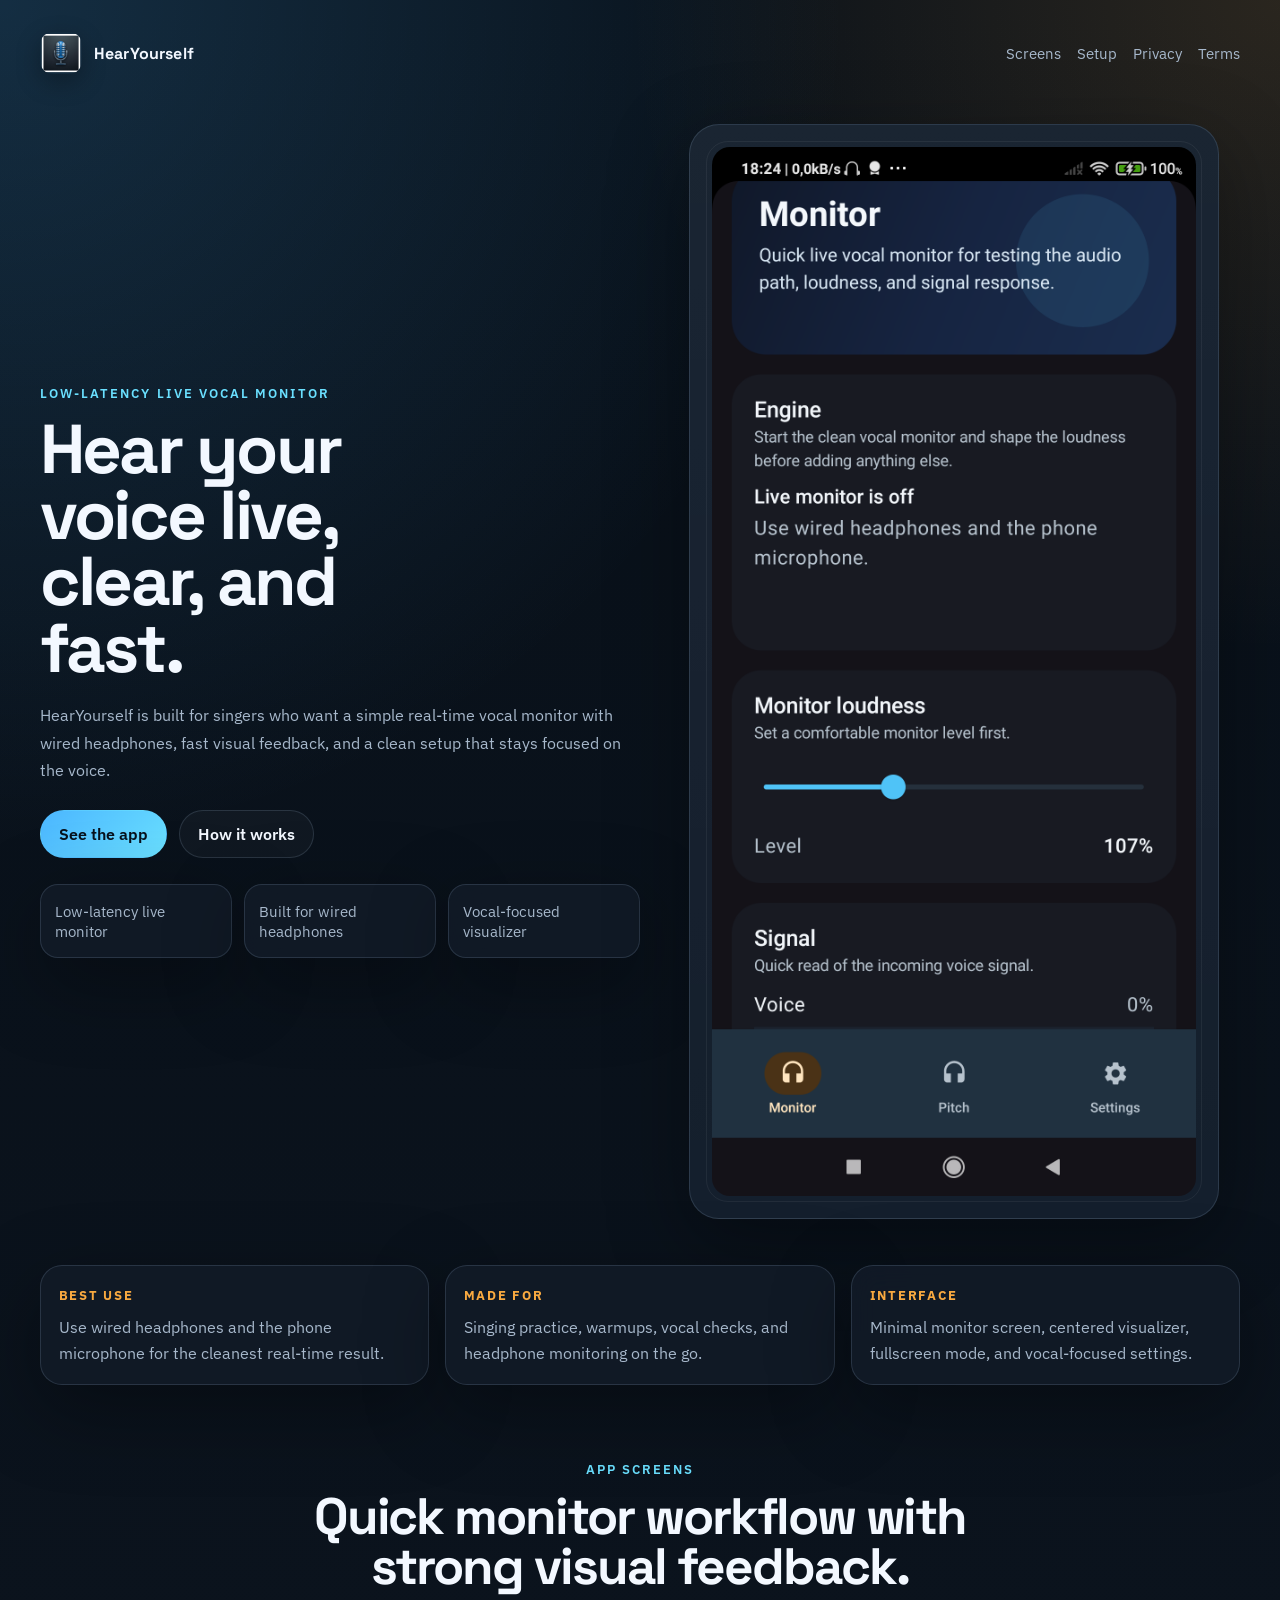
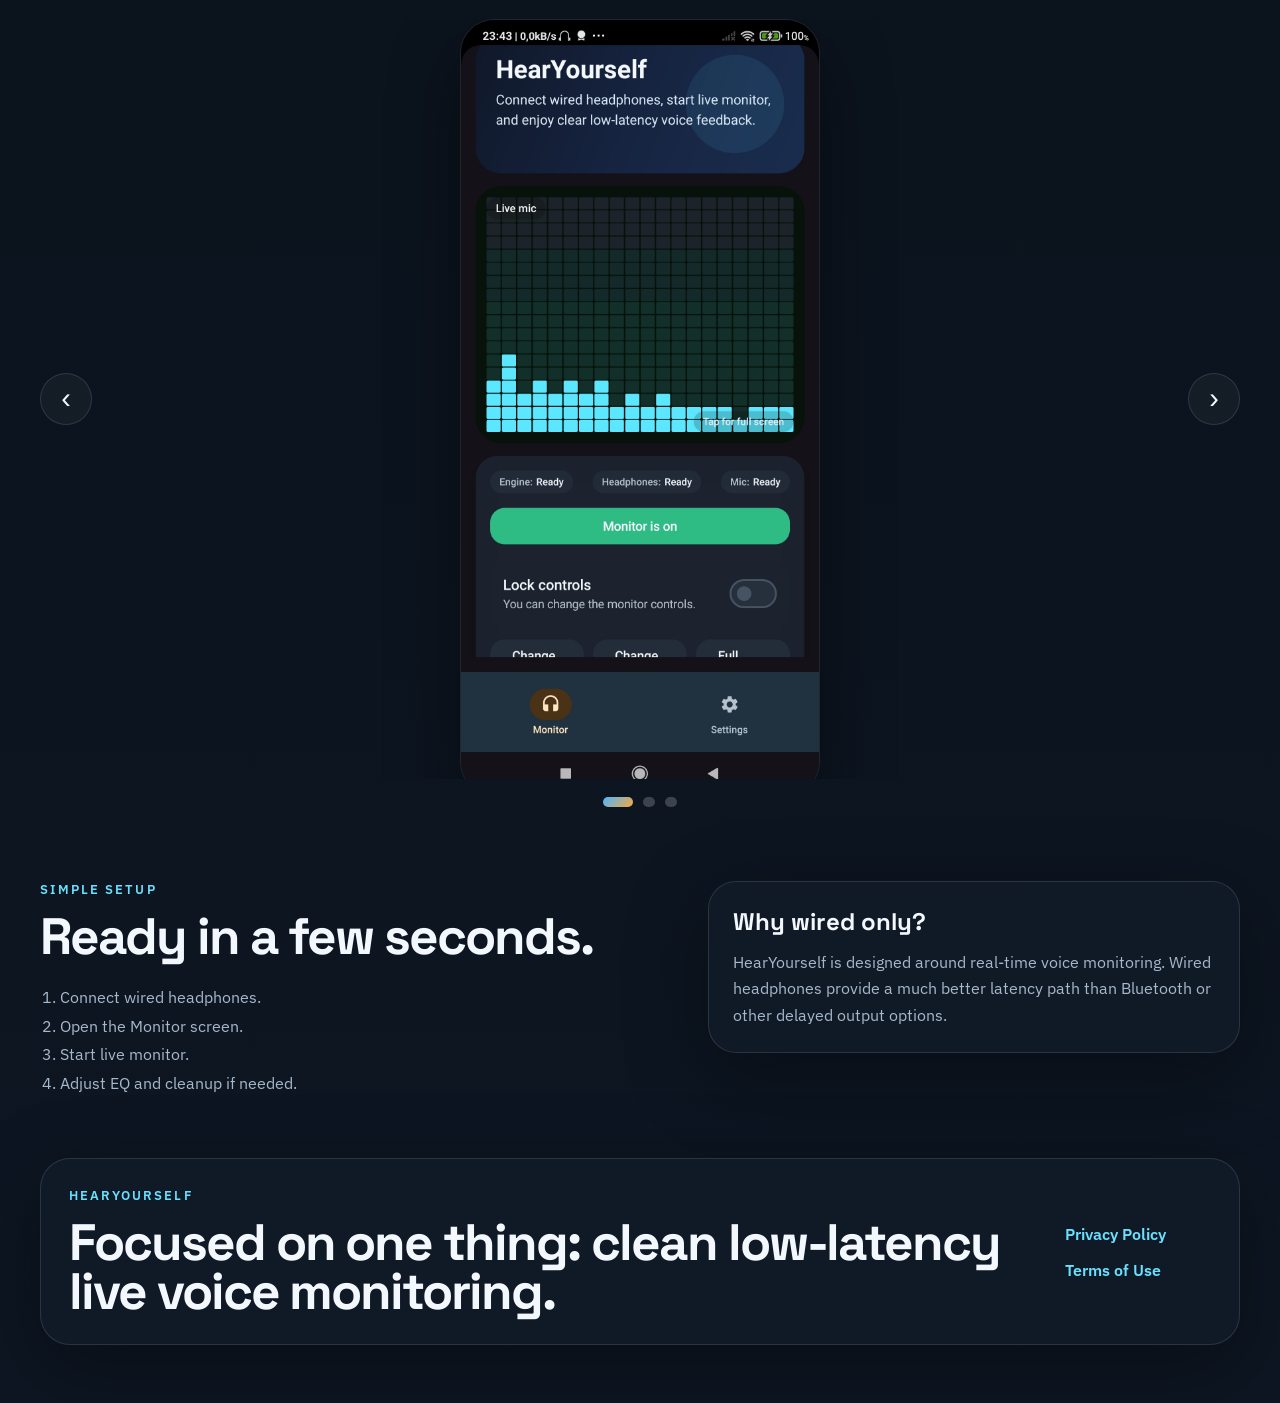
==== index.html @ 8063aebf "Add files via upload" ====
<!DOCTYPE html>
<html lang="en">
<head>
  <meta charset="UTF-8">
  <meta name="viewport" content="width=device-width, initial-scale=1.0">
  <title>HearYourself | Low-Latency Live Vocal Monitor</title>
  <meta name="description" content="HearYourself is a low-latency live vocal monitor for wired headphones, built for singers, warmups, and real-time voice practice.">
  <link rel="preconnect" href="https://fonts.googleapis.com">
  <link rel="preconnect" href="https://fonts.gstatic.com" crossorigin>
  <link href="https://fonts.googleapis.com/css2?family=Space+Grotesk:wght@400;500;700&family=IBM+Plex+Sans:wght@400;500;600&display=swap" rel="stylesheet">
  <link rel="stylesheet" href="styles.css">
</head>
<body>
  <div class="site-shell">
    <header class="topbar">
      <a class="brand" href="#top" aria-label="HearYourself home">
        <img src="app-icon.png" alt="HearYourself icon">
        <span>HearYourself</span>
      </a>
      <nav class="topnav">
        <a href="#screens">Screens</a>
        <a href="#setup">Setup</a>
        <a href="privacy-policy.html">Privacy</a>
        <a href="terms.html">Terms</a>
      </nav>
    </header>

    <main id="top">
      <section class="hero">
        <div class="hero-copy">
          <p class="eyebrow">Low-Latency Live Vocal Monitor</p>
          <h1>Hear your voice live, clear, and fast.</h1>
          <p class="hero-text">
            HearYourself is built for singers who want a simple real-time vocal monitor with wired headphones,
            fast visual feedback, and a clean setup that stays focused on the voice.
          </p>
          <div class="hero-actions">
            <a class="button button-primary" href="#screens">See the app</a>
            <a class="button button-ghost" href="#setup">How it works</a>
          </div>
          <ul class="hero-points">
            <li>Low-latency live monitor</li>
            <li>Built for wired headphones</li>
            <li>Vocal-focused visualizer</li>
          </ul>
        </div>

        <div class="hero-art-wrap">
          <div class="hero-art-panel">
            <img class="hero-art" src="hero-monitor.png" alt="HearYourself monitor visualizer">
          </div>
        </div>
      </section>

      <section class="signal-band">
        <div class="signal-card">
          <span class="signal-label">Best use</span>
          <p>Use wired headphones and the phone microphone for the cleanest real-time result.</p>
        </div>
        <div class="signal-card">
          <span class="signal-label">Made for</span>
          <p>Singing practice, warmups, vocal checks, and headphone monitoring on the go.</p>
        </div>
        <div class="signal-card">
          <span class="signal-label">Interface</span>
          <p>Minimal monitor screen, centered visualizer, fullscreen mode, and vocal-focused settings.</p>
        </div>
      </section>

      <section id="screens" class="screens-section">
        <div class="section-head">
          <p class="eyebrow">App Screens</p>
          <h2>Quick monitor workflow with strong visual feedback.</h2>
        </div>

        <div class="carousel-shell">
          <button class="carousel-arrow" id="prevShot" aria-label="Previous screen">‹</button>
          <div class="carousel-stage">
            <article class="phone-card is-active" data-index="0">
              <img src="screen-monitor.jpg" alt="HearYourself live monitor screen">
              <div class="phone-meta">
                <span class="phone-title">Live monitor</span>
                <p>Start live mic, check signal status, and switch visualizer layouts.</p>
              </div>
            </article>
            <article class="phone-card" data-index="1">
              <img src="screen-fullscreen.jpg" alt="HearYourself fullscreen visualizer">
              <div class="phone-meta">
                <span class="phone-title">Fullscreen visualizer</span>
                <p>Open a larger vintage-style visualizer for a stronger live feedback feel.</p>
              </div>
            </article>
            <article class="phone-card" data-index="2">
              <img src="screen-settings.jpg" alt="HearYourself settings screen">
              <div class="phone-meta">
                <span class="phone-title">Vocal settings</span>
                <p>Shape monitor EQ, input profile, cleanup, and practical control switches.</p>
              </div>
            </article>
          </div>
          <button class="carousel-arrow" id="nextShot" aria-label="Next screen">›</button>
        </div>

        <div class="carousel-dots" id="carouselDots" aria-label="Screen selector"></div>
      </section>

      <section id="setup" class="setup-grid">
        <div class="setup-copy">
          <p class="eyebrow">Simple Setup</p>
          <h2>Ready in a few seconds.</h2>
          <ol class="steps">
            <li>Connect wired headphones.</li>
            <li>Open the Monitor screen.</li>
            <li>Start live monitor.</li>
            <li>Adjust EQ and cleanup if needed.</li>
          </ol>
        </div>
        <div class="setup-note">
          <h3>Why wired only?</h3>
          <p>
            HearYourself is designed around real-time voice monitoring. Wired headphones provide a much better latency path
            than Bluetooth or other delayed output options.
          </p>
        </div>
      </section>

      <section class="footer-banner">
        <div>
          <p class="eyebrow">HearYourself</p>
          <h2>Focused on one thing: clean low-latency live voice monitoring.</h2>
        </div>
        <div class="footer-links">
          <a href="privacy-policy.html">Privacy Policy</a>
          <a href="terms.html">Terms of Use</a>
        </div>
      </section>
    </main>
  </div>

  <script src="site.js"></script>
</body>
</html>
---- styles.css ----
:root {
  --bg: #09111a;
  --bg-soft: #0f1823;
  --panel: rgba(18, 27, 39, 0.88);
  --panel-strong: #111c2a;
  --stroke: rgba(166, 196, 228, 0.16);
  --text: #f3f8ff;
  --muted: #a7b8cb;
  --blue: #4bb6ff;
  --cyan: #6ae0ff;
  --orange: #f8a940;
  --green: #7cd48a;
  --shadow: 0 24px 80px rgba(0, 0, 0, 0.35);
}

* {
  box-sizing: border-box;
}

html {
  scroll-behavior: smooth;
}

body {
  margin: 0;
  color: var(--text);
  font-family: "IBM Plex Sans", sans-serif;
  background:
    radial-gradient(circle at top left, rgba(75, 182, 255, 0.18), transparent 26%),
    radial-gradient(circle at top right, rgba(248, 169, 64, 0.14), transparent 20%),
    linear-gradient(180deg, #081019 0%, #0b131d 55%, #0d1622 100%);
}

img {
  display: block;
  max-width: 100%;
}

a {
  color: inherit;
  text-decoration: none;
}

.site-shell {
  width: min(1200px, calc(100vw - 32px));
  margin: 0 auto;
  padding: 20px 0 40px;
}

.topbar {
  display: flex;
  align-items: center;
  justify-content: space-between;
  gap: 20px;
  padding: 12px 0 28px;
}

.brand {
  display: inline-flex;
  align-items: center;
  gap: 12px;
  font-family: "Space Grotesk", sans-serif;
  font-weight: 700;
  letter-spacing: 0.01em;
}

.brand img {
  width: 42px;
  height: 42px;
  border-radius: 13px;
  box-shadow: 0 8px 24px rgba(0, 0, 0, 0.3);
}

.topnav {
  display: inline-flex;
  gap: 16px;
  flex-wrap: wrap;
}

.topnav a {
  color: var(--muted);
  font-size: 0.95rem;
}

.topnav a:hover {
  color: var(--text);
}

.hero {
  display: grid;
  grid-template-columns: 1.05fr 1fr;
  gap: 28px;
  align-items: center;
  padding: 22px 0 38px;
}

.eyebrow {
  margin: 0 0 14px;
  color: var(--cyan);
  font-size: 0.8rem;
  font-weight: 600;
  letter-spacing: 0.16em;
  text-transform: uppercase;
}

.hero h1,
.section-head h2,
.setup-copy h2,
.footer-banner h2 {
  margin: 0;
  font-family: "Space Grotesk", sans-serif;
  line-height: 0.96;
  letter-spacing: -0.04em;
}

.hero h1 {
  max-width: 10ch;
  font-size: clamp(3rem, 5.4vw, 5.8rem);
}

.hero-text {
  max-width: 60ch;
  margin: 20px 0 0;
  color: var(--muted);
  font-size: 1.02rem;
  line-height: 1.7;
}

.hero-actions {
  display: flex;
  gap: 12px;
  margin-top: 26px;
  flex-wrap: wrap;
}

.button {
  display: inline-flex;
  align-items: center;
  justify-content: center;
  min-height: 48px;
  padding: 0 18px;
  border-radius: 999px;
  border: 1px solid var(--stroke);
  font-weight: 600;
}

.button-primary {
  background: linear-gradient(135deg, var(--blue), var(--cyan));
  color: #07111d;
  border-color: transparent;
}

.button-ghost {
  background: rgba(255, 255, 255, 0.03);
  color: var(--text);
}

.hero-points {
  display: grid;
  grid-template-columns: repeat(3, minmax(0, 1fr));
  gap: 12px;
  padding: 0;
  margin: 26px 0 0;
  list-style: none;
}

.hero-points li,
.signal-card,
.setup-note,
.footer-banner {
  border: 1px solid var(--stroke);
  background: var(--panel);
  box-shadow: var(--shadow);
  backdrop-filter: blur(14px);
}

.hero-points li {
  padding: 16px 14px;
  border-radius: 18px;
  color: var(--muted);
  font-size: 0.95rem;
}

.hero-art-wrap {
  display: flex;
  justify-content: center;
}

.hero-art-panel {
  position: relative;
  width: min(100%, 530px);
  padding: 22px;
  border: 1px solid var(--stroke);
  border-radius: 30px;
  background:
    linear-gradient(180deg, rgba(255,255,255,0.04), rgba(255,255,255,0.01)),
    var(--panel-strong);
  box-shadow: var(--shadow);
}

.hero-art-panel::before {
  content: "";
  position: absolute;
  inset: 16px;
  border-radius: 22px;
  border: 1px solid rgba(255,255,255,0.06);
  pointer-events: none;
}

.hero-art {
  width: 100%;
  border-radius: 18px;
}

.signal-band {
  display: grid;
  grid-template-columns: repeat(3, minmax(0, 1fr));
  gap: 16px;
  margin: 8px 0 58px;
}

.signal-card {
  border-radius: 22px;
  padding: 18px;
}

.signal-label {
  display: inline-block;
  margin-bottom: 10px;
  color: var(--orange);
  font-size: 0.8rem;
  font-weight: 700;
  letter-spacing: 0.14em;
  text-transform: uppercase;
}

.signal-card p,
.phone-meta p,
.setup-note p {
  margin: 0;
  color: var(--muted);
  line-height: 1.65;
}

.screens-section {
  padding: 18px 0 62px;
}

.section-head {
  max-width: 760px;
  margin: 0 auto 28px;
  text-align: center;
}

.section-head h2,
.setup-copy h2,
.footer-banner h2 {
  font-size: clamp(2rem, 4vw, 3.4rem);
}

.carousel-shell {
  display: grid;
  grid-template-columns: auto 1fr auto;
  gap: 18px;
  align-items: center;
}

.carousel-arrow {
  width: 52px;
  height: 52px;
  border: 1px solid var(--stroke);
  border-radius: 999px;
  background: rgba(255,255,255,0.04);
  color: var(--text);
  font-size: 1.8rem;
  cursor: pointer;
}

.carousel-stage {
  position: relative;
  min-height: 760px;
  display: flex;
  align-items: center;
  justify-content: center;
  overflow: hidden;
}

.phone-card {
  position: absolute;
  inset: 0;
  margin: auto;
  width: min(100%, 360px);
  opacity: 0;
  transform: translateX(36px) scale(0.96);
  transition: opacity 0.28s ease, transform 0.28s ease;
}

.phone-card.is-active {
  opacity: 1;
  transform: translateX(0) scale(1);
}

.phone-card img {
  width: 100%;
  border-radius: 34px;
  border: 1px solid rgba(255,255,255,0.08);
  box-shadow: 0 30px 70px rgba(0, 0, 0, 0.42);
}

.phone-meta {
  margin-top: 18px;
  text-align: center;
}

.phone-title {
  display: inline-block;
  margin-bottom: 10px;
  font-family: "Space Grotesk", sans-serif;
  font-size: 1.1rem;
  font-weight: 700;
}

.carousel-dots {
  display: flex;
  justify-content: center;
  gap: 10px;
  margin-top: 18px;
}

.carousel-dots button {
  width: 10px;
  height: 10px;
  border: 0;
  border-radius: 999px;
  background: rgba(255,255,255,0.2);
  cursor: pointer;
}

.carousel-dots button.is-active {
  width: 30px;
  background: linear-gradient(135deg, var(--blue), var(--orange));
}

.setup-grid {
  display: grid;
  grid-template-columns: 1.1fr 0.9fr;
  gap: 18px;
  align-items: start;
  padding: 12px 0 60px;
}

.steps {
  margin: 22px 0 0;
  padding-left: 20px;
  color: var(--muted);
  line-height: 1.8;
}

.setup-note {
  border-radius: 28px;
  padding: 24px;
}

.setup-note h3 {
  margin: 0 0 12px;
  font-family: "Space Grotesk", sans-serif;
  font-size: 1.5rem;
}

.footer-banner {
  display: flex;
  justify-content: space-between;
  gap: 20px;
  align-items: center;
  padding: 28px;
  border-radius: 30px;
  margin-bottom: 18px;
}

.footer-links {
  display: flex;
  gap: 16px;
  flex-wrap: wrap;
}

.footer-links a {
  color: var(--cyan);
  font-weight: 600;
}

@media (max-width: 980px) {
  .hero,
  .setup-grid,
  .signal-band {
    grid-template-columns: 1fr;
  }

  .hero h1 {
    max-width: none;
  }

  .hero-points {
    grid-template-columns: 1fr;
  }
}

@media (max-width: 720px) {
  .site-shell {
    width: min(100vw - 20px, 1200px);
    padding-top: 14px;
  }

  .topbar,
  .footer-banner {
    flex-direction: column;
    align-items: flex-start;
  }

  .carousel-shell {
    grid-template-columns: 1fr;
  }

  .carousel-arrow {
    display: none;
  }

  .carousel-stage {
    min-height: 700px;
  }

  .phone-card {
    width: min(100%, 320px);
  }

  .section-head {
    text-align: left;
  }
}
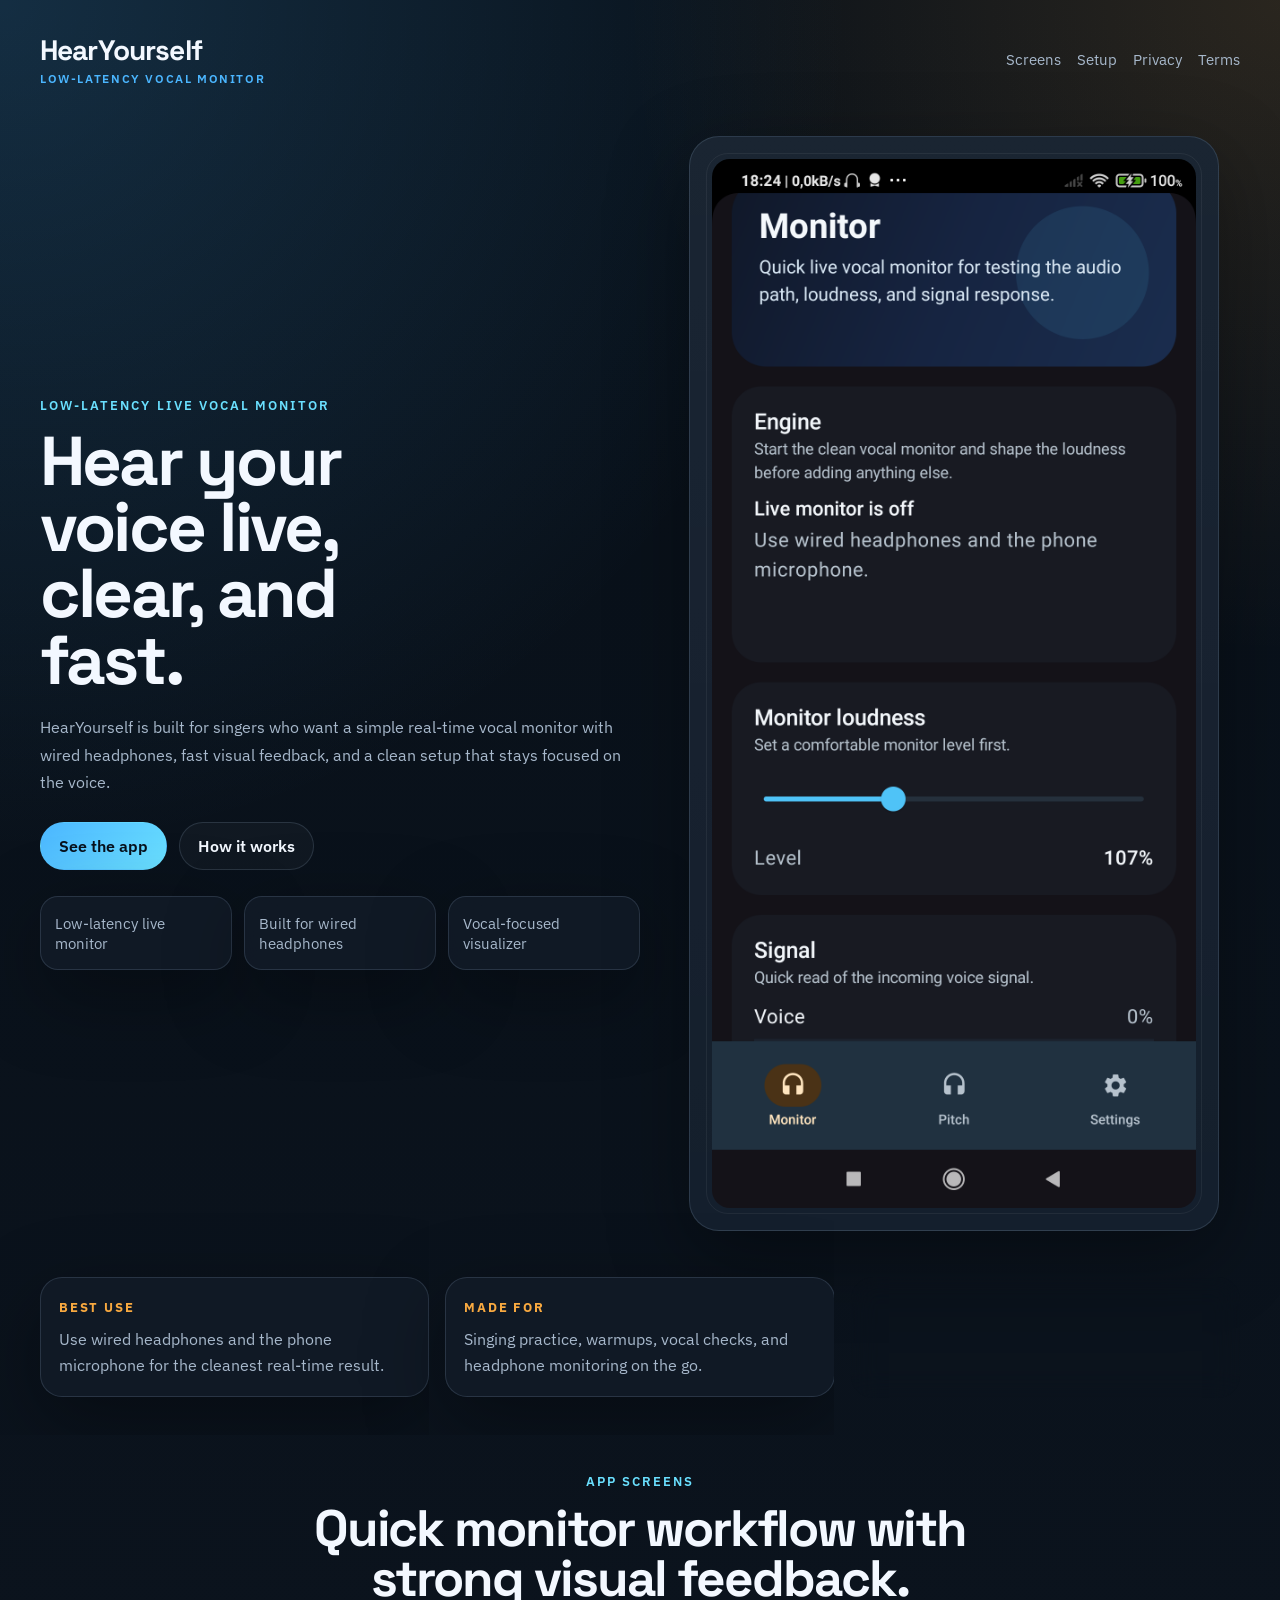
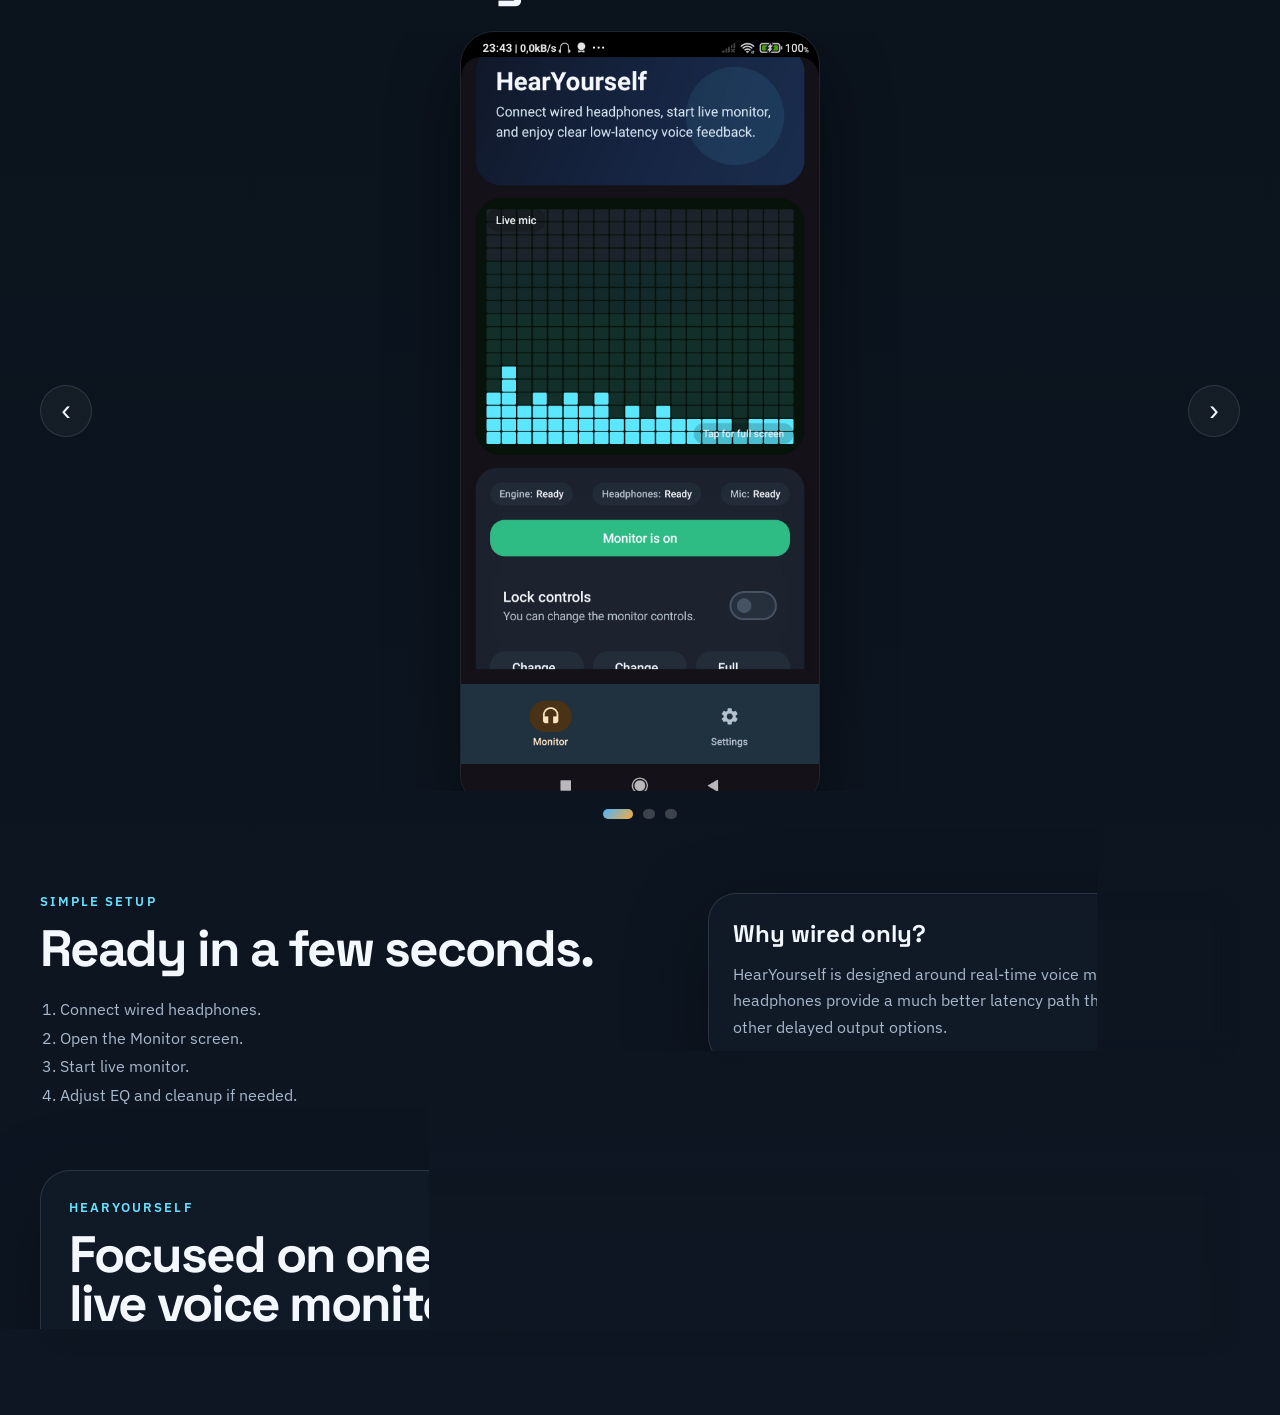
==== commit ebb19c0a: "Add files via upload" ====
--- a/index.html
+++ b/index.html
@@ -14,8 +14,10 @@
   <div class="site-shell">
     <header class="topbar">
       <a class="brand" href="#top" aria-label="HearYourself home">
-        <img src="app-icon.png" alt="HearYourself icon">
-        <span>HearYourself</span>
+        <span class="brand-stack">
+          <span>HearYourself</span>
+          <span class="brand-tag">Low-Latency Vocal Monitor</span>
+        </span>
       </a>
       <nav class="topnav">
         <a href="#screens">Screens</a>
--- a/styles.css
+++ b/styles.css
@@ -58,17 +58,25 @@
 .brand {
   display: inline-flex;
   align-items: center;
-  gap: 12px;
   font-family: "Space Grotesk", sans-serif;
   font-weight: 700;
-  letter-spacing: 0.01em;
-}
-
-.brand img {
-  width: 42px;
-  height: 42px;
-  border-radius: 13px;
-  box-shadow: 0 8px 24px rgba(0, 0, 0, 0.3);
+  letter-spacing: -0.03em;
+  font-size: clamp(1.6rem, 2.2vw, 2.2rem);
+}
+
+.brand-stack {
+  display: inline-flex;
+  flex-direction: column;
+  gap: 3px;
+}
+
+.brand-tag {
+  color: var(--blue);
+  font-family: "IBM Plex Sans", sans-serif;
+  font-size: 0.72rem;
+  font-weight: 600;
+  letter-spacing: 0.14em;
+  text-transform: uppercase;
 }
 
 .topnav {
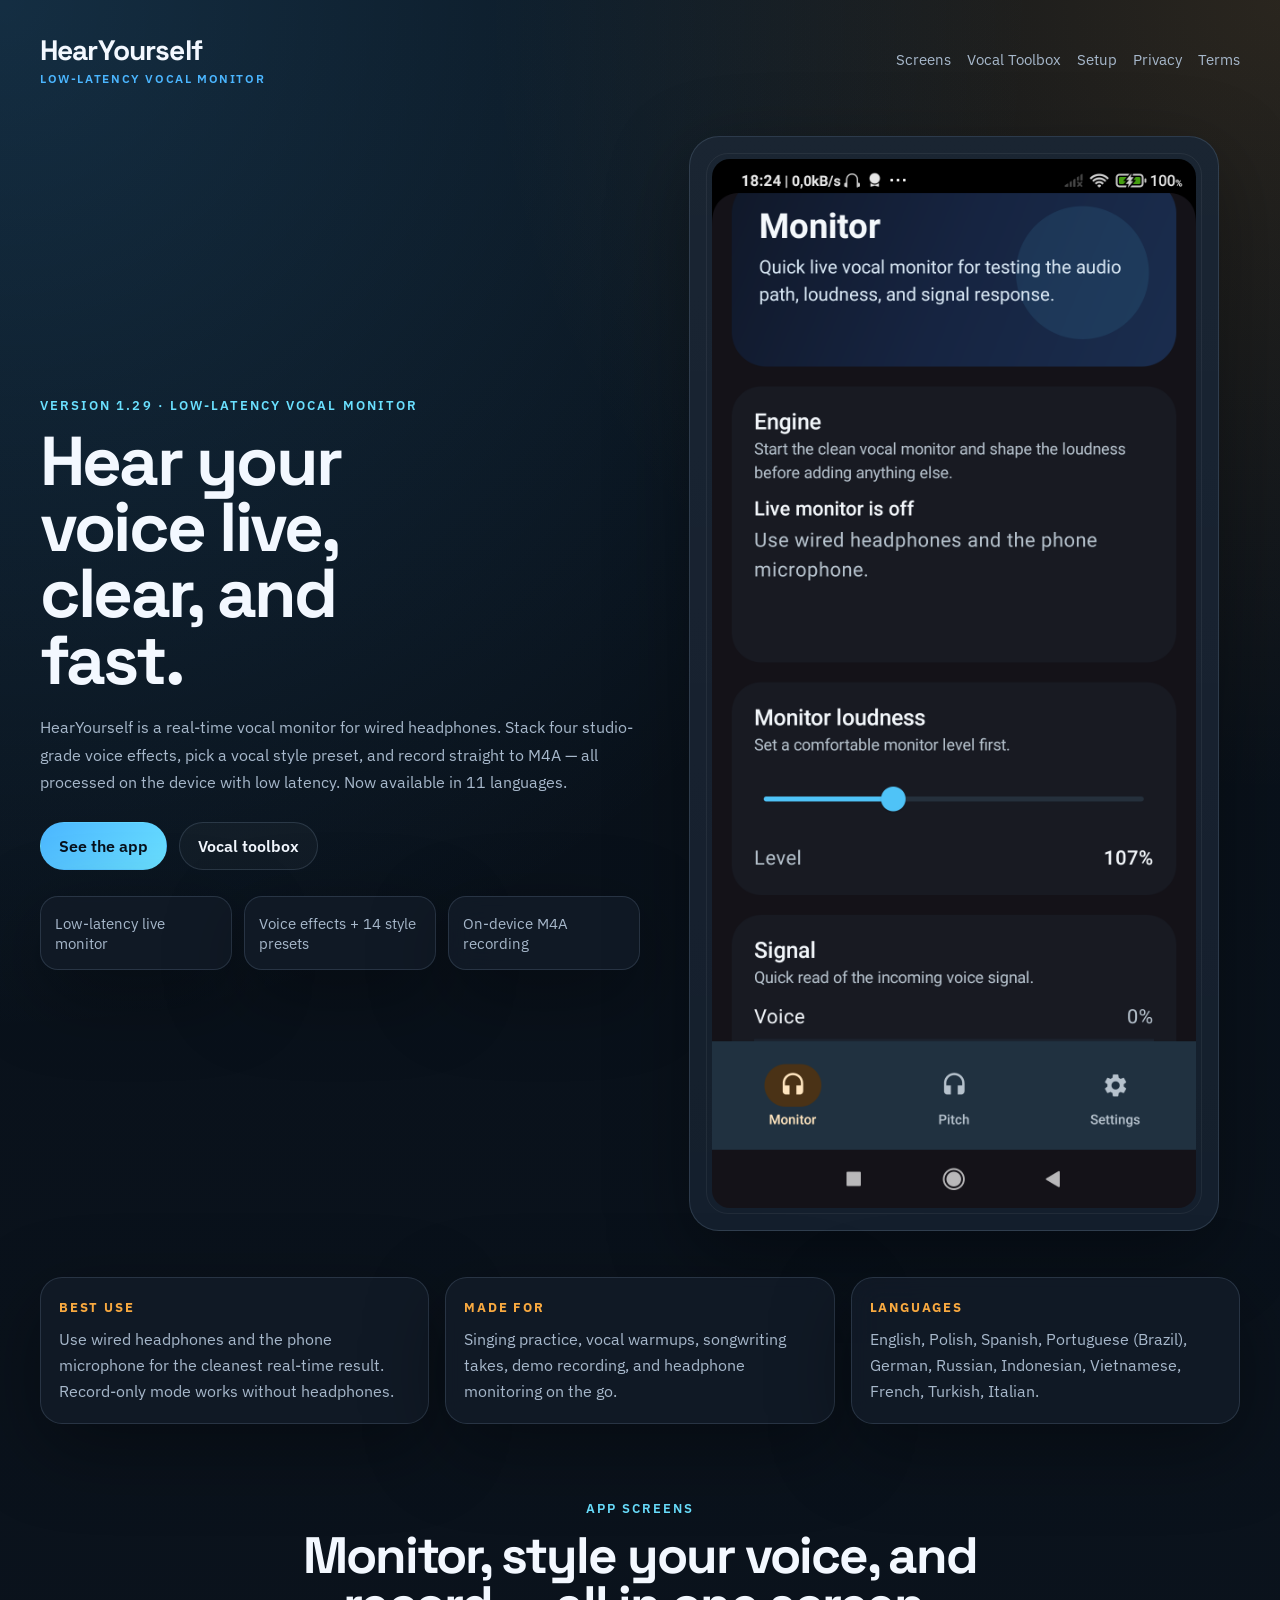
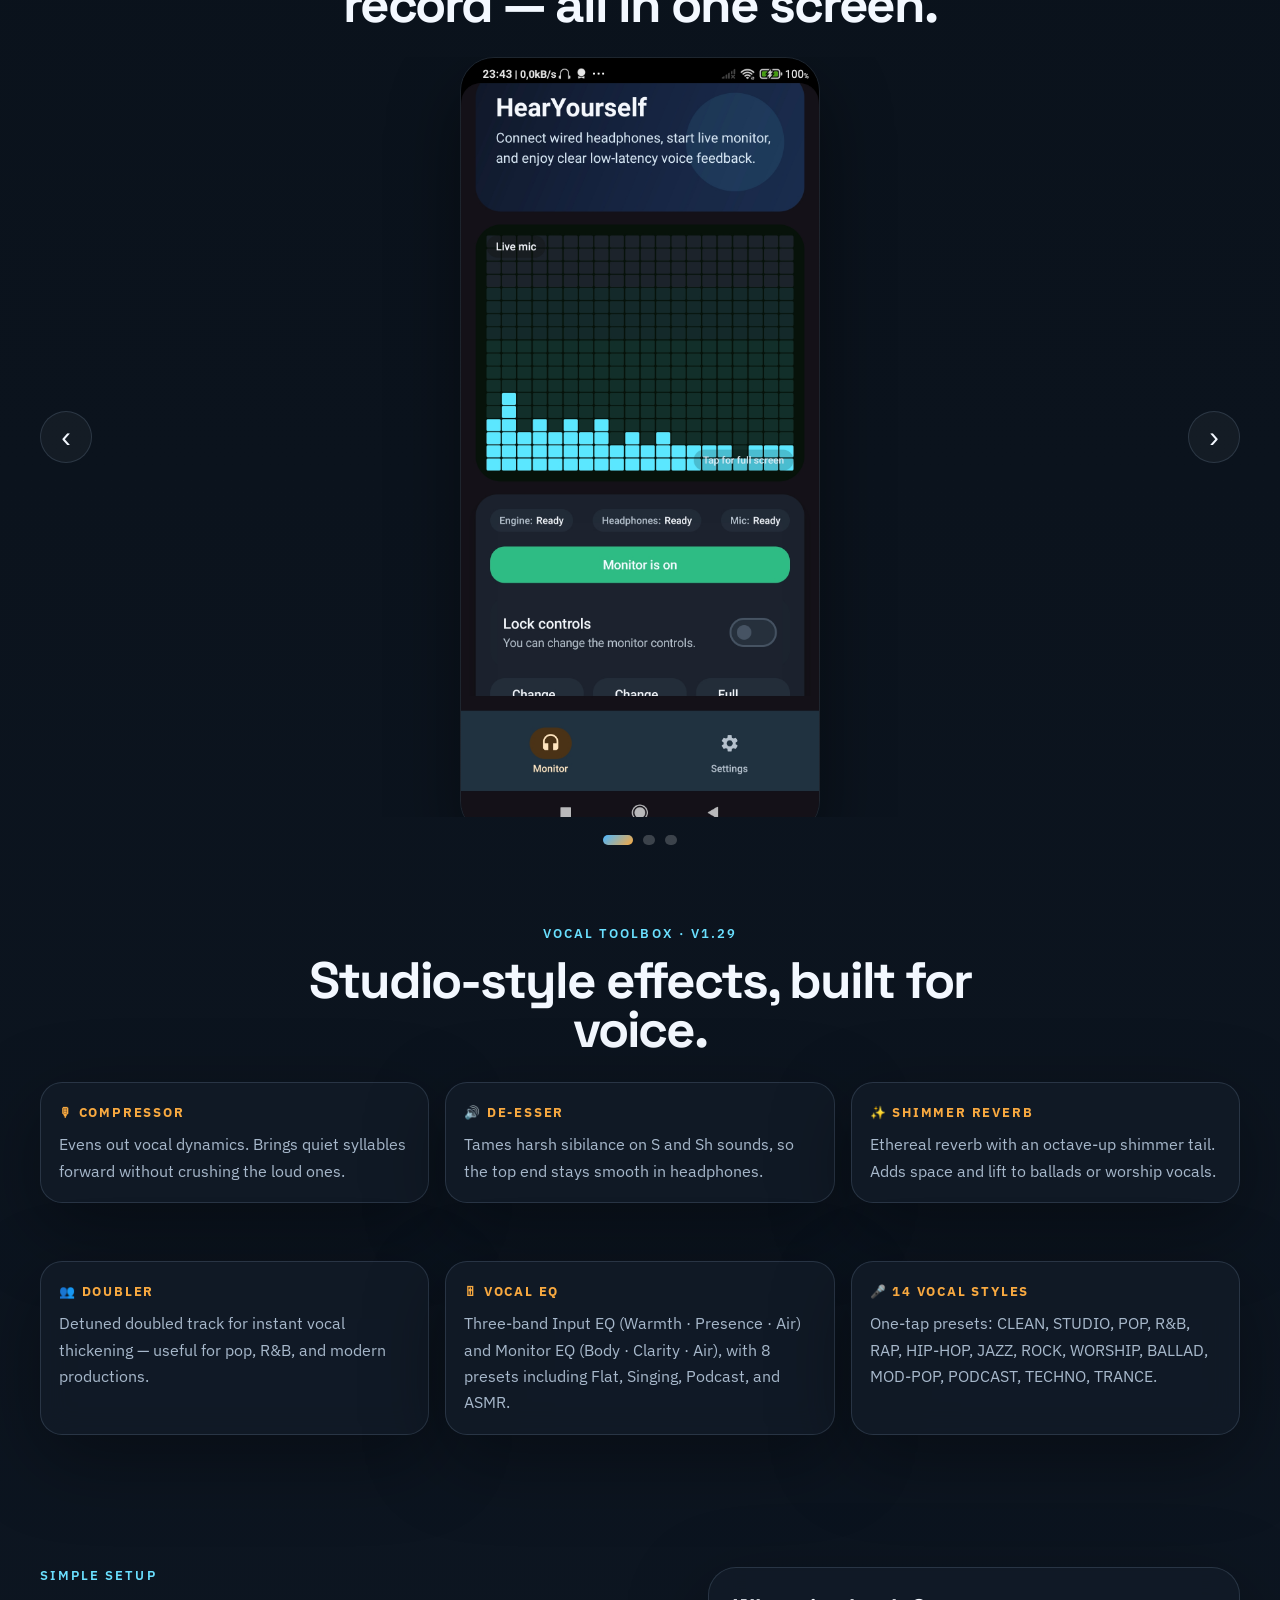
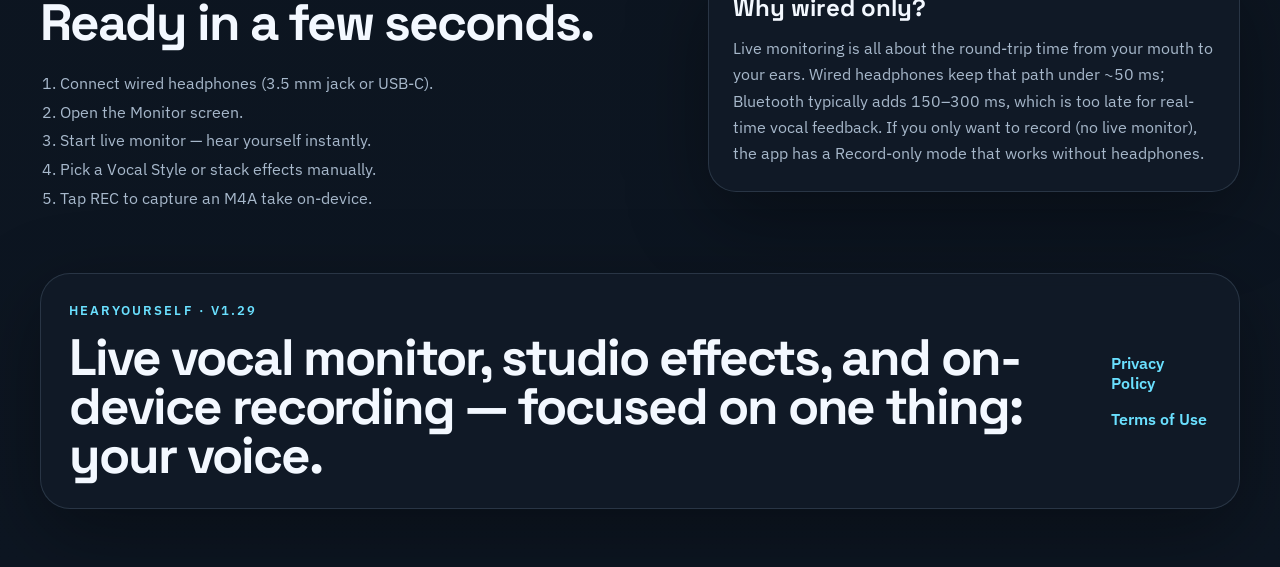
==== commit 9251045b: "Add files via upload" ====
--- a/index.html
+++ b/index.html
@@ -3,8 +3,8 @@
 <head>
   <meta charset="UTF-8">
   <meta name="viewport" content="width=device-width, initial-scale=1.0">
-  <title>HearYourself | Low-Latency Live Vocal Monitor</title>
-  <meta name="description" content="HearYourself is a low-latency live vocal monitor for wired headphones, built for singers, warmups, and real-time voice practice.">
+  <title>HearYourself | Low-Latency Live Vocal Monitor + Recording</title>
+  <meta name="description" content="HearYourself is a low-latency live vocal monitor for wired headphones, with built-in vocal effects (Compressor, De-esser, Shimmer Reverb, Doubler), 14 vocal style presets, on-device M4A recording, and 11 languages — built for singers and real-time voice practice.">
   <link rel="preconnect" href="https://fonts.googleapis.com">
   <link rel="preconnect" href="https://fonts.gstatic.com" crossorigin>
   <link href="https://fonts.googleapis.com/css2?family=Space+Grotesk:wght@400;500;700&family=IBM+Plex+Sans:wght@400;500;600&display=swap" rel="stylesheet">
@@ -21,6 +21,7 @@
       </a>
       <nav class="topnav">
         <a href="#screens">Screens</a>
+        <a href="#toolbox">Vocal Toolbox</a>
         <a href="#setup">Setup</a>
         <a href="privacy-policy.html">Privacy</a>
         <a href="terms.html">Terms</a>
@@ -30,20 +31,21 @@
     <main id="top">
       <section class="hero">
         <div class="hero-copy">
-          <p class="eyebrow">Low-Latency Live Vocal Monitor</p>
+          <p class="eyebrow">Version 1.29 · Low-Latency Vocal Monitor</p>
           <h1>Hear your voice live, clear, and fast.</h1>
           <p class="hero-text">
-            HearYourself is built for singers who want a simple real-time vocal monitor with wired headphones,
-            fast visual feedback, and a clean setup that stays focused on the voice.
+            HearYourself is a real-time vocal monitor for wired headphones. Stack four studio-grade
+            voice effects, pick a vocal style preset, and record straight to M4A — all processed
+            on the device with low latency. Now available in 11 languages.
           </p>
           <div class="hero-actions">
             <a class="button button-primary" href="#screens">See the app</a>
-            <a class="button button-ghost" href="#setup">How it works</a>
+            <a class="button button-ghost" href="#toolbox">Vocal toolbox</a>
           </div>
           <ul class="hero-points">
             <li>Low-latency live monitor</li>
-            <li>Built for wired headphones</li>
-            <li>Vocal-focused visualizer</li>
+            <li>Voice effects + 14 style presets</li>
+            <li>On-device M4A recording</li>
           </ul>
         </div>
 
@@ -57,22 +59,22 @@
       <section class="signal-band">
         <div class="signal-card">
           <span class="signal-label">Best use</span>
-          <p>Use wired headphones and the phone microphone for the cleanest real-time result.</p>
+          <p>Use wired headphones and the phone microphone for the cleanest real-time result. Record-only mode works without headphones.</p>
         </div>
         <div class="signal-card">
           <span class="signal-label">Made for</span>
-          <p>Singing practice, warmups, vocal checks, and headphone monitoring on the go.</p>
+          <p>Singing practice, vocal warmups, songwriting takes, demo recording, and headphone monitoring on the go.</p>
         </div>
         <div class="signal-card">
-          <span class="signal-label">Interface</span>
-          <p>Minimal monitor screen, centered visualizer, fullscreen mode, and vocal-focused settings.</p>
+          <span class="signal-label">Languages</span>
+          <p>English, Polish, Spanish, Portuguese (Brazil), German, Russian, Indonesian, Vietnamese, French, Turkish, Italian.</p>
         </div>
       </section>
 
       <section id="screens" class="screens-section">
         <div class="section-head">
           <p class="eyebrow">App Screens</p>
-          <h2>Quick monitor workflow with strong visual feedback.</h2>
+          <h2>Monitor, style your voice, and record — all in one screen.</h2>
         </div>
 
         <div class="carousel-shell">
@@ -82,7 +84,7 @@
               <img src="screen-monitor.jpg" alt="HearYourself live monitor screen">
               <div class="phone-meta">
                 <span class="phone-title">Live monitor</span>
-                <p>Start live mic, check signal status, and switch visualizer layouts.</p>
+                <p>Sticky visualizer, big Start button, lock + record controls, and full effect stack below.</p>
               </div>
             </article>
             <article class="phone-card" data-index="1">
@@ -95,8 +97,8 @@
             <article class="phone-card" data-index="2">
               <img src="screen-settings.jpg" alt="HearYourself settings screen">
               <div class="phone-meta">
-                <span class="phone-title">Vocal settings</span>
-                <p>Shape monitor EQ, input profile, cleanup, and practical control switches.</p>
+                <span class="phone-title">Vocal EQ + Signal</span>
+                <p>Tune Input and Monitor EQ (3 bands each), pick a preset, and toggle de-esser, noise reduction, and boosts.</p>
               </div>
             </article>
           </div>
@@ -106,30 +108,70 @@
         <div class="carousel-dots" id="carouselDots" aria-label="Screen selector"></div>
       </section>
 
+      <section id="toolbox" class="screens-section">
+        <div class="section-head">
+          <p class="eyebrow">Vocal Toolbox · v1.29</p>
+          <h2>Studio-style effects, built for voice.</h2>
+        </div>
+
+        <div class="signal-band">
+          <div class="signal-card">
+            <span class="signal-label">🎙 Compressor</span>
+            <p>Evens out vocal dynamics. Brings quiet syllables forward without crushing the loud ones.</p>
+          </div>
+          <div class="signal-card">
+            <span class="signal-label">🔊 De-esser</span>
+            <p>Tames harsh sibilance on S and Sh sounds, so the top end stays smooth in headphones.</p>
+          </div>
+          <div class="signal-card">
+            <span class="signal-label">✨ Shimmer Reverb</span>
+            <p>Ethereal reverb with an octave-up shimmer tail. Adds space and lift to ballads or worship vocals.</p>
+          </div>
+        </div>
+
+        <div class="signal-band">
+          <div class="signal-card">
+            <span class="signal-label">👥 Doubler</span>
+            <p>Detuned doubled track for instant vocal thickening — useful for pop, R&amp;B, and modern productions.</p>
+          </div>
+          <div class="signal-card">
+            <span class="signal-label">🎚 Vocal EQ</span>
+            <p>Three-band Input EQ (Warmth · Presence · Air) and Monitor EQ (Body · Clarity · Air), with 8 presets including Flat, Singing, Podcast, and ASMR.</p>
+          </div>
+          <div class="signal-card">
+            <span class="signal-label">🎤 14 Vocal Styles</span>
+            <p>One-tap presets: CLEAN, STUDIO, POP, R&amp;B, RAP, HIP-HOP, JAZZ, ROCK, WORSHIP, BALLAD, MOD-POP, PODCAST, TECHNO, TRANCE.</p>
+          </div>
+        </div>
+      </section>
+
       <section id="setup" class="setup-grid">
         <div class="setup-copy">
           <p class="eyebrow">Simple Setup</p>
           <h2>Ready in a few seconds.</h2>
           <ol class="steps">
-            <li>Connect wired headphones.</li>
+            <li>Connect wired headphones (3.5 mm jack or USB-C).</li>
             <li>Open the Monitor screen.</li>
-            <li>Start live monitor.</li>
-            <li>Adjust EQ and cleanup if needed.</li>
+            <li>Start live monitor — hear yourself instantly.</li>
+            <li>Pick a Vocal Style or stack effects manually.</li>
+            <li>Tap REC to capture an M4A take on-device.</li>
           </ol>
         </div>
         <div class="setup-note">
           <h3>Why wired only?</h3>
           <p>
-            HearYourself is designed around real-time voice monitoring. Wired headphones provide a much better latency path
-            than Bluetooth or other delayed output options.
+            Live monitoring is all about the round-trip time from your mouth to your ears.
+            Wired headphones keep that path under ~50 ms; Bluetooth typically adds 150–300 ms,
+            which is too late for real-time vocal feedback. If you only want to record (no live monitor),
+            the app has a Record-only mode that works without headphones.
           </p>
         </div>
       </section>
 
       <section class="footer-banner">
         <div>
-          <p class="eyebrow">HearYourself</p>
-          <h2>Focused on one thing: clean low-latency live voice monitoring.</h2>
+          <p class="eyebrow">HearYourself · v1.29</p>
+          <h2>Live vocal monitor, studio effects, and on-device recording — focused on one thing: your voice.</h2>
         </div>
         <div class="footer-links">
           <a href="privacy-policy.html">Privacy Policy</a>
